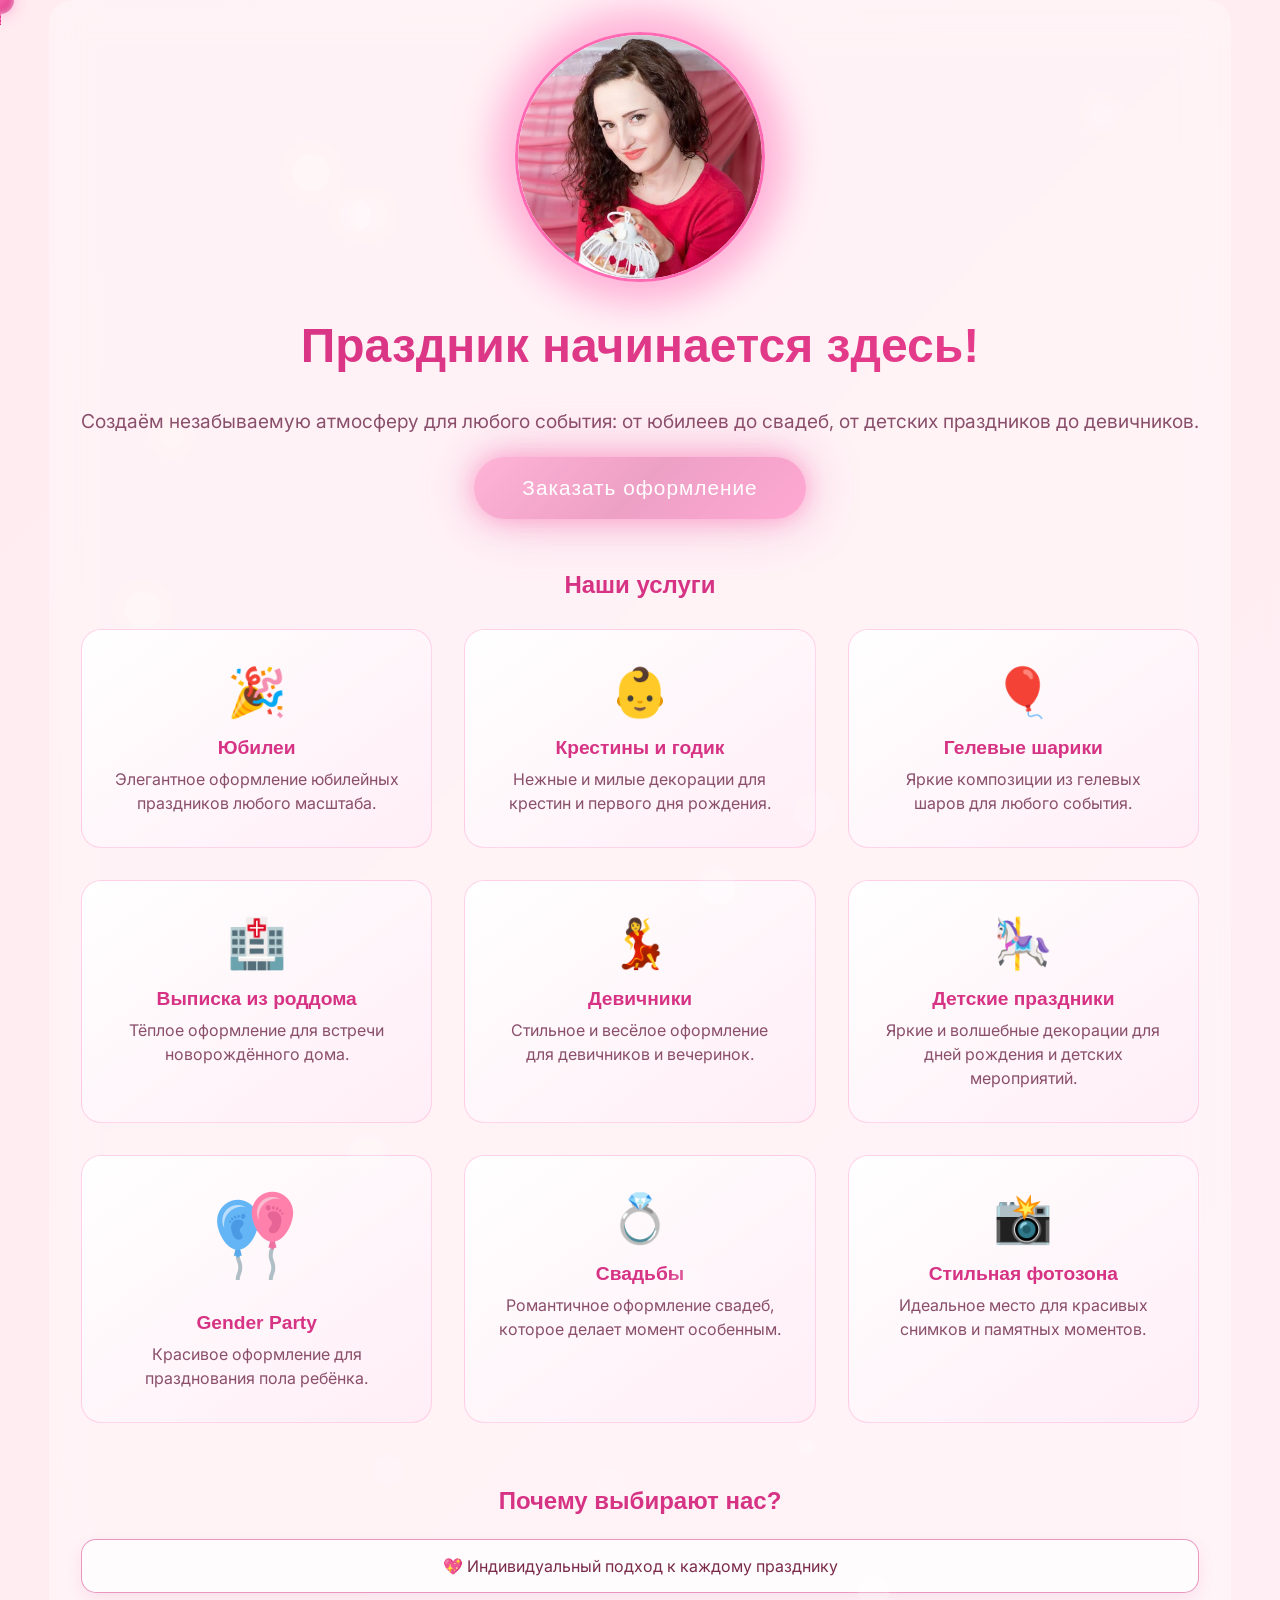
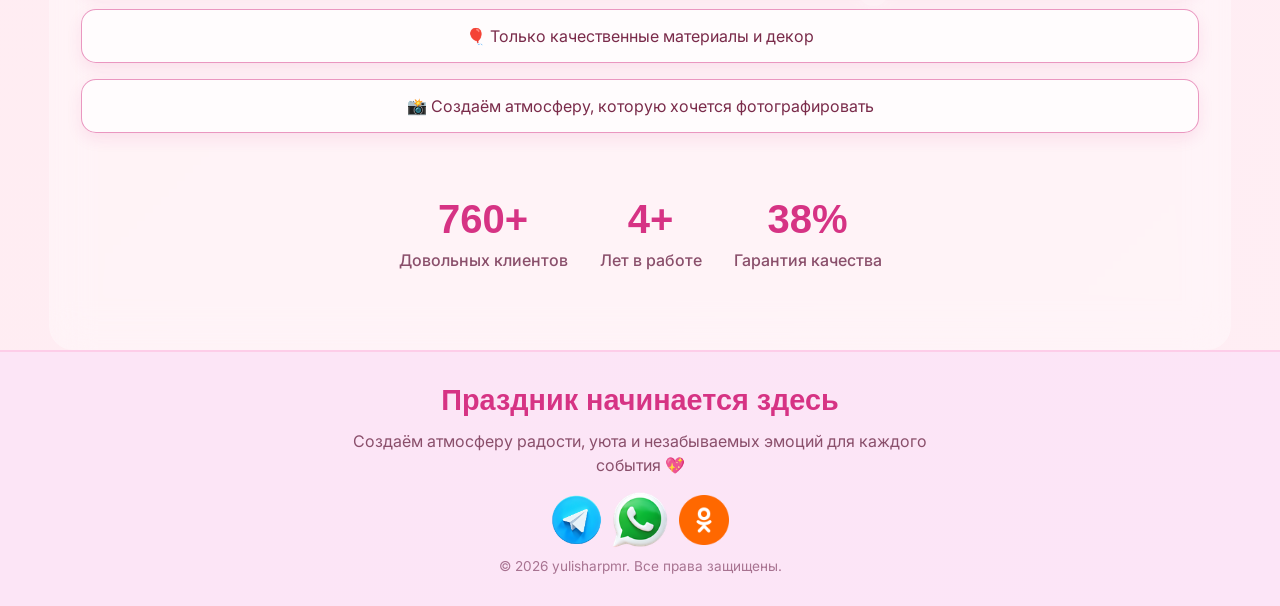
==== sandbox/index.html @ 3e05e9a7 "push" ====
<!DOCTYPE html>
<html lang="ru">
<head>
  <meta charset="UTF-8" />
  <meta name="viewport" content="width=device-width, initial-scale=1.0" />
  <meta name="theme-color" content="#ffecf1">
  <meta name="apple-mobile-web-app-status-bar-style" content="black-translucent">
  <title>Оформление праздников</title>
  <link href="https://fonts.googleapis.com/css2?family=Inter:wght@300;400;500;600;700&display=swap" rel="stylesheet" />
  <link href="https://fonts.cdnfonts.com/css/nautilus-pompilius-2" rel="stylesheet" />

  <!-- иконки =-->
  <link rel="stylesheet" href="https://cdnjs.cloudflare.com/ajax/libs/font-awesome/6.5.0/css/all.min.css" />
  <link rel="stylesheet" href="style.css" />
</head>
<div id="wishPopup" class="wish-popup"></div>
<body>
  <!-- плавающие элементы -->
  <div class="floating-hearts" id="heartsContainer"></div>
  <div class="floating-balloons left" id="leftBalloons"></div>
  <div class="floating-balloons right" id="rightBalloons"></div>

  <!-- контейнер контента -->
  <div class="container">
    <header class="header">
      <div class="logo-container">

        <img src="image/image.png" alt="Логотип" class="logo" />

        <!-- <img src="/image/image.png" alt="Логотип" class="logo" /> -->
      </div>
    </header>

    <section class="hero">
      <h1>Праздник начинается здесь!</h1>
      <p>
        Создаём незабываемую атмосферу для любого события: от юбилеев до свадеб, от детских праздников до девичников.
      </p>
      <a href="#" class="cta-button" id="contactBtn">Заказать оформление</a>
    </section>

    <section class="services-section" id="services">
      <h2 class="section-title">Наши услуги</h2>
      <div class="services-grid">
        <div class="service-card">
          <div class="service-icon">🎉</div>
          <h3>Юбилеи</h3>
          <p>Элегантное оформление юбилейных праздников любого масштаба.</p>
        </div>

        <div class="service-card">
          <div class="service-icon">👶</div>
          <h3>Крестины и годик</h3>

          <p>Нежные и милые декорации для крестин и первого дня рождения.</p>

          <!-- <p>Нежные и милые декорации для крестин и первого года жизни.</p> -->

        </div>

        <div class="service-card">
          <div class="service-icon">🎈</div>
          <h3>Гелевые шарики</h3>
          <p>Яркие композиции из гелевых шаров для любого события.</p>
        </div>

        <div class="service-card">
          <div class="service-icon">🏥</div>
          <h3>Выписка из роддома</h3>
          <p>Тёплое оформление для встречи новорождённого дома.</p>
        </div>
        
        <div class="service-card">
          <div class="service-icon">💃</div>
          <h3>Девичники</h3>
          <p>Стильное и весёлое оформление для девичников и вечеринок.</p>
        </div>

        <div class="service-card">
          <div class="service-icon">🎠</div>
          <h3>Детские праздники</h3>
          <p>Яркие и волшебные декорации для дней рождения и детских мероприятий.</p>
        </div>

        <div class="service-card">
          <div class="service-icon"><img src="image/gender party.png" alt=""></div>
          <h3>Gender Party</h3>
          <p>Красивое оформление для празднования пола ребёнка.</p>
        </div>

        <div class="service-card">
          <div class="service-icon">💍</div>
          <h3>Свадьбы</h3>
          <p>Романтичное оформление свадеб, которое делает момент особенным.</p>
        </div>

        <div class="service-card">
          <div class="service-icon">📸</div>
          <h3>Стильная фотозона</h3>
          <p>Идеальное место для красивых снимков и памятных моментов.</p>
        </div>
      </div>
    </section>

    <section class="why-us">
      <h2>Почему выбирают нас?</h2>
      <div class="features">
        <div class="feature">💖 Индивидуальный подход к каждому празднику</div>
        <div class="feature">🎈 Только качественные материалы и декор</div>
        <div class="feature">📸 Создаём атмосферу, которую хочется фотографировать</div>
      </div>
    </section>

    <section class="stats-section">
      <div class="stat-item">
        <div class="stat-number">2000+</div>
        <div class="stat-label">Довольных клиентов</div>
      </div>
      <div class="stat-item">
        <div class="stat-number">11+</div>
        <div class="stat-label">Лет в работе</div>
      </div>
      <div class="stat-item">
        <div class="stat-number">100%</div>
        <div class="stat-label">Гарантия качества</div>
      </div>
    </section>
  </div>

  <!-- Футер -->
  <footer class="footer">
    <div class="footer-content">
      <h3 class="footer-logo">Праздник начинается здесь</h3>
      <p class="footer-text">
        Создаём атмосферу радости, уюта и незабываемых эмоций для каждого события 💖
      </p>

      <div class="footer-socials">
        <a href="https://t.me/+8axplsiFQ6FiNjUy" target="_blank" class="social-link telegram">
          <img src="image/teleg.png" alt="telegram" width="70px">
        </a>
        <a href="https://wa.me/37377742921" class="social-link viber">
          <i class=""></i><img src="image/whatsapp.png" alt="whatsapp" width="65px">
        </a>
        <a href="https://m.ok.ru/profile/242195581" target="_blank" class="social-link github">
          <img src="image/odn.png" alt="odnoklassniki" width="50px">
        </a>
      </div>


      <!-- <p class="footer-copy">© 2025 yulisharpmr. Все права защищены.</p> -->
      <p class="footer-copy">© 2026 yulisharpmr. Все права защищены.</p>
    </div>
  </footer>
<!-- Модальное окно выбораа контактач -->
<div id="contactModal" class="modal">
  <div class="modal-content">
    <h2>Как с нами связаться?</h2>
    <p>Выберите способ связи:</p>
    <div class="modal-buttons">
      <button data-action="call"><img src="image/phone.png" alt="phone" width="50px"></button>
      <button data-action="telegram"><img src="image/tg.png" alt="tg" width="50px"></button>
      <button data-action="whatsapp"><img src="image/whatsapp.png" alt="whatsapp" width="50px"></button>
    </div>
    <span class="modal-close">&times;</span>
  </div>
</div>


  <!-- Скрипт -->

  <!-- js cкрипт -->

  <script src="script.js"></script>
</body>
</html>
---- sandbox/style.css ----
/* Сброс. и базовые -стили */
* {
    margin: 0;
    padding: 0;
    box-sizing: border-box;
}

body {
    font-family: 'Inter', sans-serif;
    display: flex;
    background: linear-gradient(135deg, #ffecf1 0%, #ffeef4 100%);
    color: #7a2b4a;
    overflow-x: hidden;
    flex-direction: column;
    min-height: 100vh;
}
/* при наведении чтобы курсор было не видно */
body, a, button, input, textarea, select {
  cursor: none !important;
}

.container {
    flex: 1;
    max-width: 1200px;
    margin: 0 auto;
    padding: 2rem;
    position: relative;
    backdrop-filter: blur(20px);
    background: rgba(255,255,255,0.35);
    border-radius: 24px;
}

/* Хедер */
.header {
    text-align: center;
    margin-bottom: 2rem;
}

.logo {
    width: 250px;
    max-width: 80vw;
    border-radius: 50%;
    border: 3px solid #ff69b4;
    box-shadow: 0 0 40px 20px rgba(255,105,180,0.5);
}

/* Hero */
.hero {
    text-align: center;
    margin-bottom: 3rem;
}

.hero h1 {
    font-family: 'Nautilus Pompilius', sans-serif;
    font-size: 3rem;
    background: linear-gradient(135deg, #d63384 0%, #e83e8c 100%);
    padding-bottom: 20px;
    -webkit-background-clip: text;
    -webkit-text-fill-color: transparent;
    margin-bottom: 1rem;
}

.hero p {
    font-size: 1.2rem;
    color: #8a4f6b;
    margin-bottom: 1.5rem;
}
.section-title{
    display: flex;
    justify-content: center;
    margin-bottom: 30px;
    color: #d63384;
    font-family: 'Nautilus Pompilius', sans-serif;
}

/* Сервисы */
.services-grid {
    display: grid;
    grid-template-columns: repeat(auto-fit, minmax(280px, 1fr));
    gap: 2rem;
}

.service-card {
    background: linear-gradient(145deg, #fff 0%, #ffeef6 100%);
    padding: 2rem;
    border-radius: 20px;
    border: 1px solid rgba(255,150,200,0.4);
    text-align: center;
    transition: all 0.3s ease;
}

.service-card:hover {
    transform: translateY(-10px) scale(1.03);
    box-shadow: 0 20px 50px rgba(216,51,132,0.25);
}

.service-icon {
    font-size: 3rem;
    margin-bottom: 1rem;
}

.service-card h3 {
    font-family: 'Nautilus Pompilius', sans-serif;
    color: #d63384;
    margin-bottom: 0.5rem;
    font-size: 1.2rem;
}

.service-card p {
    color: #8a4f6b;
    font-size: 1rem;
    line-height: 1.5;
}

/* Why us */
.why-us {
    text-align: center;
    margin: 4rem 0;
}
.why-us h2{
    color: #d63384;;
    font-family: 'Nautilus Pompilius', sans-serif;
}

.features {
    display: flex;
    flex-direction: column;
    gap: 1rem;
    margin-top: 1.5rem;
}

.feature {
    background: rgba(255,255,255,0.7);
    padding: 1rem;
    border-radius: 15px;
    border: 1px solid rgba(214,51,132,0.5);
    box-shadow: 0 6px 15px rgba(216,51,132,0.1);
    text-align: center;
}

/* Статистика */
.stats-section {
    display: flex;
    justify-content: center;
    grid-template-columns: repeat(auto-fit, minmax(200px,1fr));
    gap: 2rem;
    margin: 3rem 0;
    text-align: center;
}



.stat-number {
    font-family: 'Nautilus Pompilius', sans-serif;
    font-size: 2.5rem;
    color: #d63384;
    font-weight: 700;
    margin-bottom: 0.5rem;
}

.stat-label {
    color: #8a4f6b;
    font-weight: 500;
    font-size: 1rem;
}

/* Футер */
.footer {
    text-align: center;
    padding: 2rem 1rem;
    background: rgba(251, 227, 249, 0.726);
    border-top: 2px solid rgba(255, 150, 200, 0.3);
}

.footer-logo {
    font-family: 'Nautilus Pompilius', sans-serif;
    font-size: 1.8rem;
    color: #d63384;
    margin-bottom: 12px;
    font-weight: 600;
}

.footer-text {
    max-width: 600px;
    margin: 0 auto 20px;
    color: #8a4f6b;
    font-size: 1rem;
    line-height: 1.5;
}

.footer-socials {
    display: flex;
    justify-content: center;
    align-items: center;
    gap: 1.2rem;
    margin-bottom: 1rem;
}

.social-link {
    display:inline-flex;
    align-content: center;
    width: 45px;
    height: 45px;
    border-radius: 50%;
    justify-content: center;
    align-items: center;
    color: #fff;
    transition: all 0.3s ease;
    font-size: 1.3rem;
}

.social-link.telegram { background: #0088cc; }
.social-link.viber { background: #7360f2; }
.social-link.github { background: #333; }

.social-link:hover {
    transform: scale(1.15);
    box-shadow: 0 0 15px rgba(214,51,132,0.3);
}

.footer-copy {
    font-size: 0.85rem;
    color: #a87391;
}

/* Плавающие шарики */
.floating-balloons, .sketch-balloons {
    position: fixed;
    top: 0;
    left: 0;
    width: 100%;
    height: 100%;
    pointer-events: none;
    z-index: 0;
}

.sketch-balloon {
    position: absolute;
    border-radius: 50%;
    background: rgba(255,255,255,0.35);
    box-shadow: 0 0 15px rgba(255,255,255,0.25);
    animation: float 6s ease-in-out infinite;
}

@keyframes float {
    0%, 100% { transform: translateY(0) rotate(0deg); }
    50% { transform: translateY(-20px) rotate(5deg); }
}

/* Адаптив */
@media (max-width: 768px) {
    .hero h1 { font-size: 2rem; }
    .services-grid { grid-template-columns: 1fr; }
    .features { flex-direction: column; }
    .stats-section { grid-template-columns: 1fr; }
    .logo { width: 180px; }
}

@media (max-width: 480px) {
    .logo { width: 150px; }
}



/* курсор */
/* Скрываем стандартный курсор */
body, a, button {
    cursor: none;
}

/* Курсор-шарик */
.cursor-balloon {
    position: fixed;
    top: 0;
    left: 0;
    width: 28px;
    height: 28px;
    background: radial-gradient(circle at 35% 35%, #ff6fb2, #d63384);
    border-radius: 50%;
    pointer-events: none;
    transform: translate(-50%, -50%);
    z-index: 9999;
    box-shadow:
        inset 0 0 6px rgba(255,255,255,0.6),
        0 0 15px rgba(255,105,180,0.5);
}

/* Рельефная ниточка */
.cursor-string {
    position: fixed;
    top: 0;
    left: 0;
    width: 2px;
    height: 25px;
    background: repeating-linear-gradient(
        to bottom,
        #d63384,
        #d63384 2px,
        #ff6fb2 2px,
        #ff6fb2 4px
    );
    pointer-events: none;
    transform: translate(-50%, 0);
    z-index: 9998;
}

/* На мобильных устройствах отключаем кастомный курсор */
@media (max-width: 768px) {
    .cursor-balloon,
    .cursor-string {
        display: none;
    }
}











/* 💖 Красивая кнопка "Заказать оформление" */
#contactBtn {
    position: relative;
    display: inline-block;
    text-decoration: none;
    padding: 1.2rem 3rem;
    font-size: 1.3rem;
    font-family: 'Nautilus Pompilius', sans-serif;
    color: #ffffff;
    border: none;
    border-radius: 50px;
    background: linear-gradient(135deg, #ff6fb27b, #d633846e, #ff85c2ae);
    box-shadow:
        0 0 25px rgba(255, 105, 180, 0.5),
        0 0 60px rgba(214, 51, 132, 0.3);
    cursor: pointer;
    overflow: hidden;
    transition: all 0.4s ease;
    letter-spacing: 1px;
}

/* Блик (анимация света, проходящего через кнопку) */
#contactBtn::before {
    content: "";
    position: absolute;
    top: 0;
    left: -75%;
    width: 50%;
    height: 100%;
    background: linear-gradient(
        120deg,
        rgba(255, 255, 255, 0.3) 0%,
        rgba(255, 255, 255, 0.8) 50%,
        rgba(255, 255, 255, 0.3) 100%
    );
    transform: skewX(-25deg);
    transition: left 0.6s ease;
}

/* При наведении */
#contactBtn:hover::before {
    left: 125%;
}


#contactBtn:hover {
    transform: translateY(-4px) scale(1.05);
    box-shadow:
        0 0 40px rgba(214, 51, 132, 0.8),
        0 0 80px rgba(255, 105, 180, 0.5);
}

/* Лёгкое "дыхание" */
@keyframes pulseGlow {
    0% { box-shadow: 0 0 20px rgba(255,105,180,0.5), 0 0 40px rgba(214,51,132,0.3); }
    50% { box-shadow: 0 0 40px rgba(255,105,180,0.7), 0 0 90px rgba(214,51,132,0.5); }
    100% { box-shadow: 0 0 20px rgba(255,105,180,0.5), 0 0 40px rgba(214,51,132,0.3); }
}

#contactBtn {
    animation: pulseGlow 3s infinite ease-in-out;
}







/* окно связи */
.modal {
    position: fixed;
    top: 0;
    left: 0;
    width: 100%;
    height: 100%;
    background: rgba(0,0,0,0.5);
    display: none; /* скрыто по умолчанию */
    justify-content: center;
    align-items: center;
    z-index: 9999;
}

/* Контент модалки */
.modal-content {
    background: linear-gradient(135deg, #ff6fb2, #d63384);
    padding: 2rem 3rem;
    line-height: 25px;
    border-radius: 20px;
    text-align: center;
    color: #fff;
    box-shadow: 0 0 30px rgba(255,105,180,0.6);
    max-width: 400px;
    width: 90%;
    position: relative;
    font-family: 'Nautilus Pompilius', sans-serif;
    animation: popupAppear 0.3s ease;
}

/* Кнопки */
.modal-buttons {
    display: flex;
    justify-content: center;
    gap: 5px;
    margin-top: 1.5rem;
}

.modal-buttons button {
    /* padding: 0.8rem 1.5rem; */
    padding: 10px 20px;
    border: none;
    border-radius: 50px;
    background: rgba(255,255,255,0.2);
    color: #fff;
    font-size: 1rem;
    cursor: pointer;
    transition: all 0.3s ease;
}

.modal-buttons button:hover {
    background: rgba(255,255,255,0.4);
    transform: translateY(-2px) scale(1.05);
}

/* Кнопка закрытия */
.modal-close {
    position: absolute;
    top: 10px;
    right: 15px;
    font-size: 1.5rem;
    cursor: pointer;
    color: #fff;
    transition: transform 0.2s ease;
}

.modal-close:hover {
    transform: rotate(90deg) scale(1.2);
}

/* Анимация появления */
@keyframes popupAppear {
    0% { transform: scale(0.8); opacity: 0; }
    100% { transform: scale(1); opacity: 1; }
}




/* 💌 Волшебное пожелание */
.wish-popup {
    position: fixed;
    bottom: 30px;
    left: 50%;
    transform: translateX(-50%) scale(0.8);
    background: linear-gradient(135deg, #ff6fb2, #d63384);
    color: #fff;
    padding: 16px 28px;
    border-radius: 30px;
    font-family: 'Nautilus Pompilius', sans-serif;
    font-size: 1.1rem;
    box-shadow: 0 0 30px rgba(255,105,180,0.6);
    opacity: 0;
    pointer-events: none;
    transition: all 0.4s ease;
    z-index: 9999;
}

.wish-popup.show {
    opacity: 1;
    transform: translateX(-50%) scale(1);
}

/* cердечки */
.floating-heart {
    position: fixed;
    font-size: 20px;
    animation: flyUp 2.5s ease forwards;
    pointer-events: none;
    z-index: 9998;
}

@keyframes flyUp {
    0% {
        opacity: 1;
        transform: translateY(0) scale(1);
    }
    100% {
        opacity: 0;
        transform: translateY(-120px) scale(1.6);
    }
}
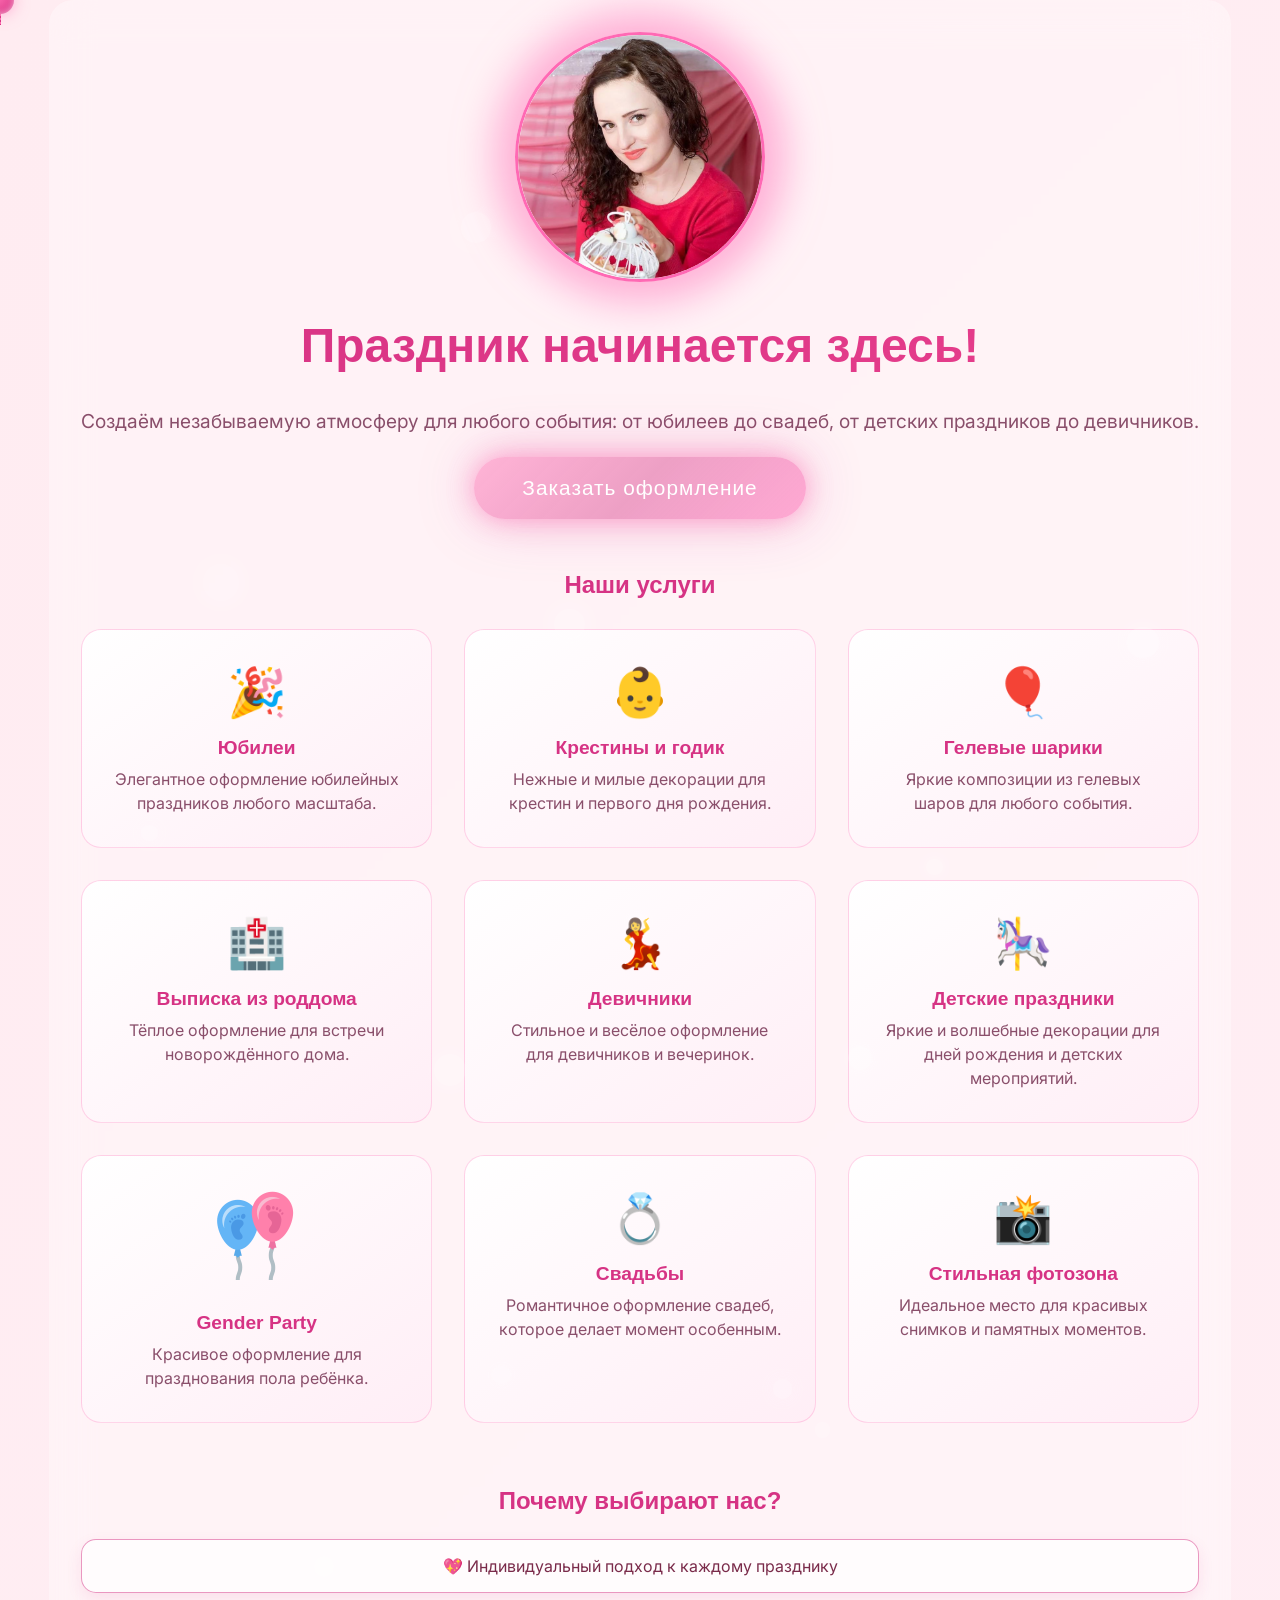
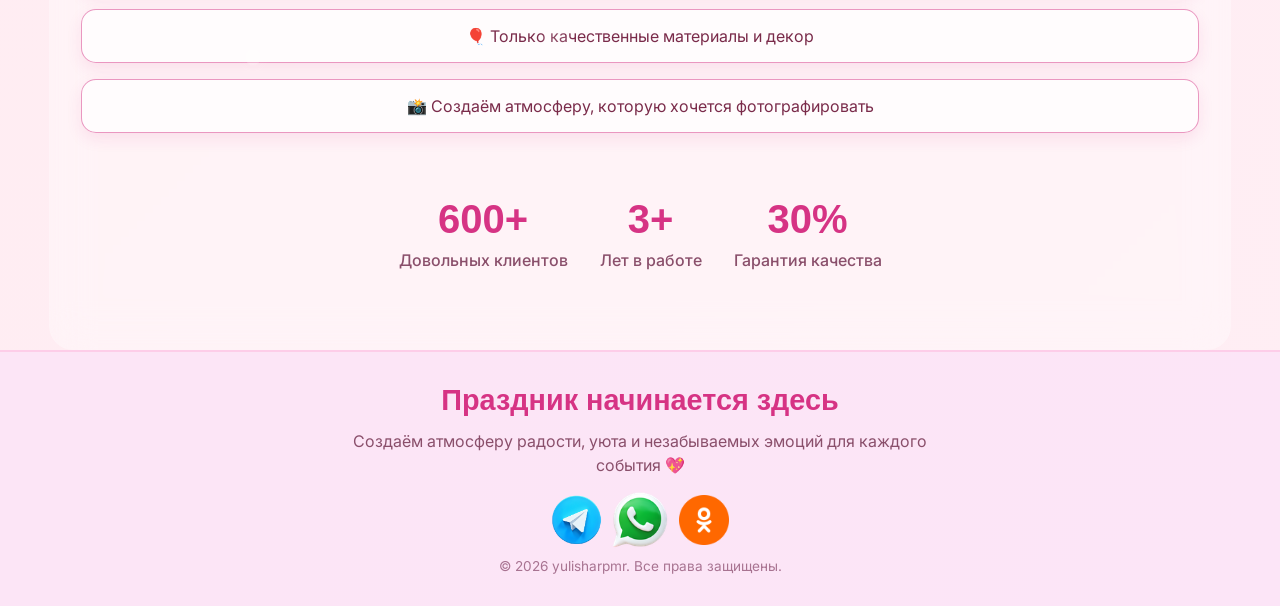
==== commit 9a86a872: "ds" ====
--- a/sandbox/index.html
+++ b/sandbox/index.html
@@ -23,7 +23,7 @@
   <!-- контейнер контента -->
   <div class="container">
     <header class="header">
-      <div class="logo-container">
+      <div class="logo-container"> 
 
         <img src="image/image.png" alt="Логотип" class="logo" />
 
